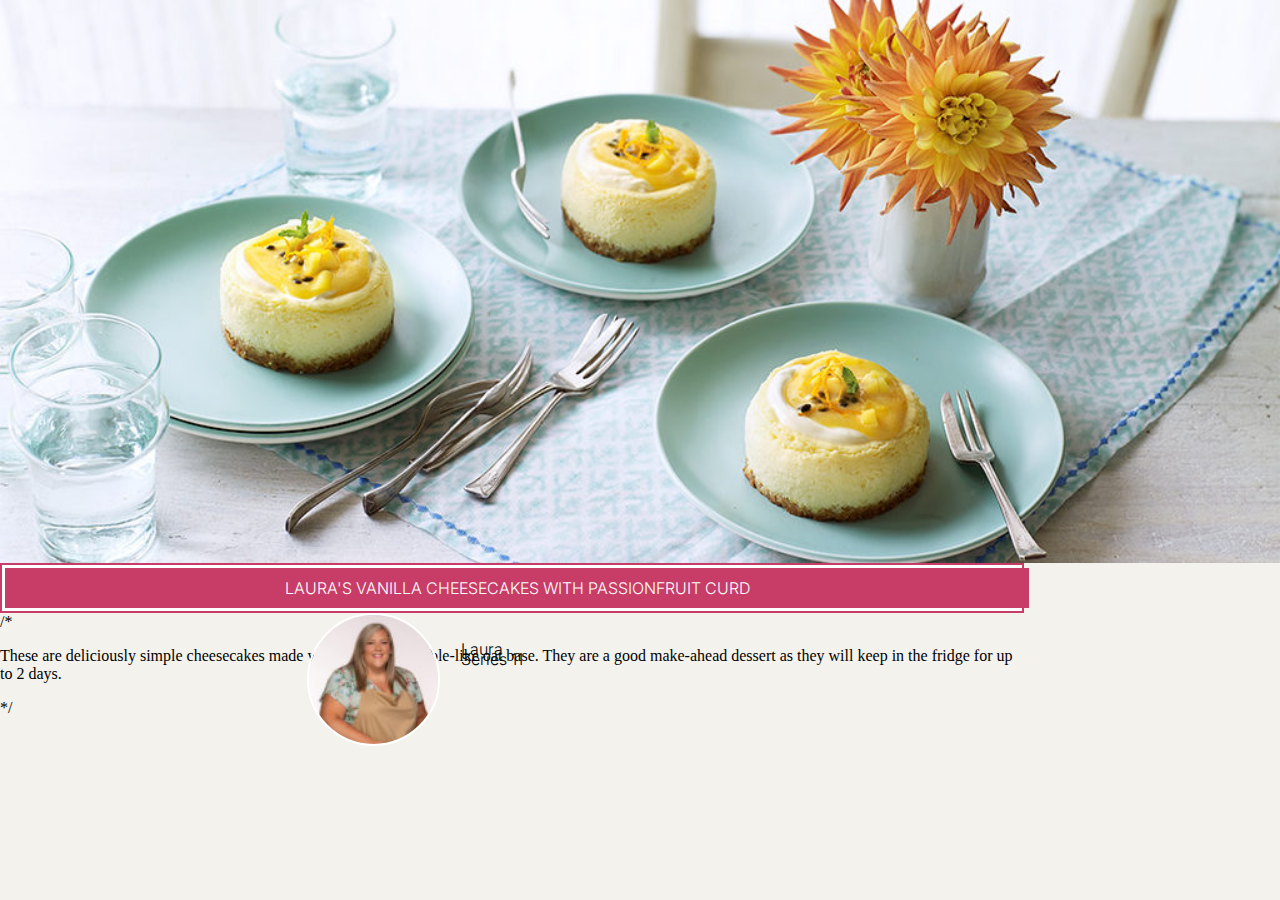
==== recept.html @ 4af9f250 "Add files via upload" ====
<!doctype html>
<html lang="nl">
	
<head>
	<meta charset="UTF-8">
	<meta name="author" content="Nola">
	<meta name="viewport" content="width=device-width, initial-scale=1">
	
	<title>Laura's Vanilla Cheesecakes With Curd</title>
	
	<link href="styles/style.css" rel="stylesheet">
	<script src="scripts/script.js"></script>
	
	<link rel="preconnect" href="https://fonts.gstatic.com">
    <link href="https://fonts.googleapis.com/css2?family=Raleway:wght@100;200;300;400;500&display=swap" rel="stylesheet">

    <link rel="preconnect" href="https://fonts.gstatic.com">
    <link href="https://fonts.googleapis.com/css2?family=Inter:wght@100;200;300;400;500&display=swap" rel="stylesheet">
</head>


<body>
    <header>
        <nav>
            
        </nav>
    </header>
    
    <main class="recepten-page">
        <img src="images/Recept/VanillaCheesecakePassionFruit-1024x450.jpg">
        <div class="page-banner">
            <h1>Laura's vanilla cheesecakes with passionfruit curd</h1>
        </div>
        
        <div class="recipe-introduction">
            <img src="images/Recept/Laura-100x100.jpg">
            <h5>Laura</h5>
            <p>Series 11</p>
            /*<p>These are deliciously simple cheesecakes made with a crispy, crumble-like oat base. They are a good make-ahead dessert as they will keep in the fridge for up to 2 days.</p>*/
        </div>
    </main>
    
    <footer>
        
    </footer>
</body>
---- styles/style.css ----
/* CSS Document */
*, *::after, *::before {
  box-sizing:border-box;  
}

body {
    display: block;
    margin: 0 0;
    max-width: 64em;
    background-color: #f4f2ec;
}

article {
    
}

article img {
    max-width: 100vw;
    margin-bottom: 0;
}

#homepage-featured article h3 {
    display: block;
    margin-top: -0.3em;
    margin-bottom: 1.5em;
    text-align: center;
    padding: 0.5em;
    font-size: 1em;
    font-family: 'Inter', 'Raleway', sans-serif;
    font-weight: 300;
    text-transform: uppercase;
    color: white;
    background: #197b9f;
}


#feautured-recipes header h3{
    display: block;
    padding: 0.7em;
    margin: 0.5em 2.5em;
    text-align: center;
    font-family: 'Inter', 'Raleway', sans-serif;
    font-weight: 300;
    text-transform: uppercase;
    color: white;
    background: #c73d67;
    border: 0.7em solid #c73d67, 0.5em solid blue;
}

.recipes-styling {
    position: relative;
}

.recipes-styling img:first-of-type {
    position: relative;
    display: block;
    margin: auto;
    
}

.recipes-styling img:last-of-type {
  
  position: absolute;
  top: 0.5em;
  right: 4em;
  border: 0.2em solid white;
  border-radius: 50%;
  width: 13%;
}

#feautured-recipes article h3 {
    display: block;
    width: 100vw;
    background-image
}



/*-----------RECEPTEN PAGINA--------------*/

/*-----------BANNER--------------*/

.recepten-page img{
    display:block;
    width: 100vw;
    height: auto;
}

div.page-banner {
    display: block;
    background-color: #fff;
    width: auto;
    padding: 3px;
    border: 2px solid #c73d67;
}

div.page-banner h1 {
    display: block;
    margin: auto;
    padding: 10px;
    width: 80vw;
    background-color: #c73d67;
    color: #fff;
    text-align: center;
    text-transform: uppercase;
    font-family: 'Inter', 'Raleway', sans-serif;
    font-weight: 300; 
    font-size: 1em;
}


/*-----------INTRO--------------*/
div.recipe-introduction {
    position: relative;
}

div.recipe-introduction img {
    position: absolute;
    left: 30%;
    max-width: 13%;
    border-radius: 50%;
    border: 2px solid #fff;
}

div.recipe-introduction h5 {
    position: absolute;
    left: 45%;
    top: 0%;
    font-family: 'Inter', 'Raleway', sans-serif;
    font-weight: 300; 
    font-size: 1em;
}

div.recipe-introduction p:first-of-type {
    position: absolute;
    left: 45%;
    top: 20%;
    font-family: 'Inter', 'Raleway', sans-serif;
    font-weight: 300; 
    font-size: 1em;
}
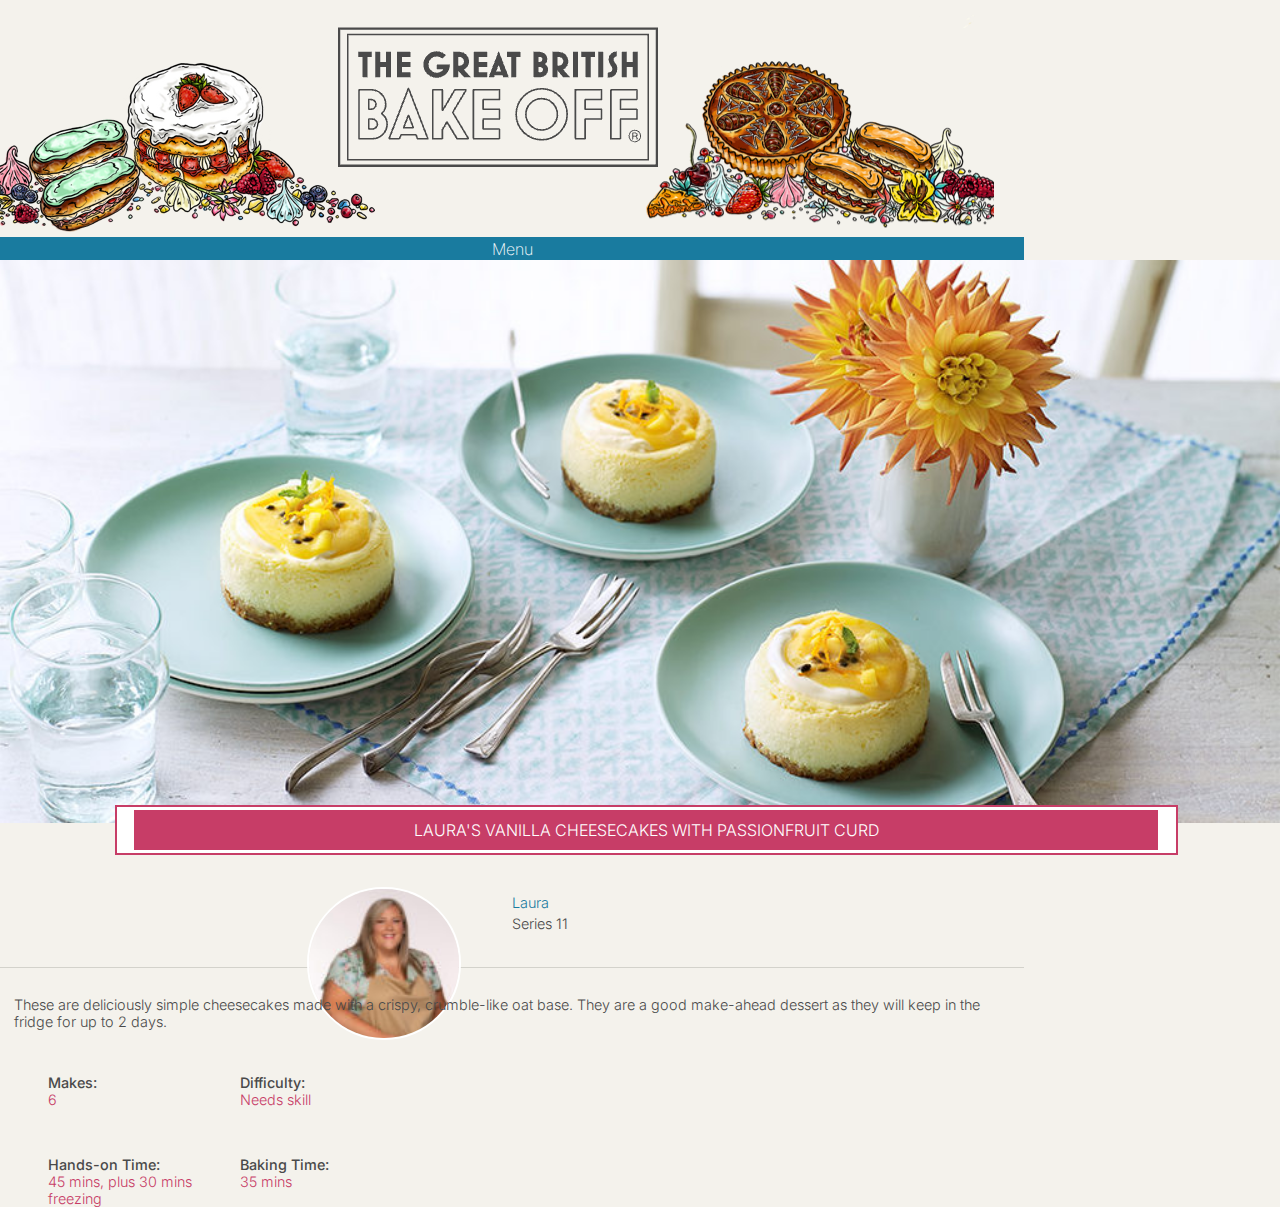
==== commit f581bde0: "Add files via upload" ====
--- a/recept.html
+++ b/recept.html
@@ -1,15 +1,14 @@
-<!doctype html>
 <html lang="nl">
 	
 <head>
 	<meta charset="UTF-8">
-	<meta name="author" content="Nola">
+	<meta name="author" content="jouw naam">
 	<meta name="viewport" content="width=device-width, initial-scale=1">
 	
-	<title>Laura's Vanilla Cheesecakes With Curd</title>
+	<title>The Great British Bake Off</title>
 	
 	<link href="styles/style.css" rel="stylesheet">
-	<script src="scripts/script.js"></script>
+	
 	
 	<link rel="preconnect" href="https://fonts.gstatic.com">
     <link href="https://fonts.googleapis.com/css2?family=Raleway:wght@100;200;300;400;500&display=swap" rel="stylesheet">
@@ -18,26 +17,68 @@
     <link href="https://fonts.googleapis.com/css2?family=Inter:wght@100;200;300;400;500&display=swap" rel="stylesheet">
 </head>
 
-
 <body>
-    <header>
-        <nav>
-            
-        </nav>
-    </header>
+	<header>
+	<img src="images/GBBO/Header_Image_GBBO.png">
+	<button id="nav-button"> Menu </button>
+	<nav id="nav-bar" class="togglenav">
+	    <ul>
+	        <li><a href="#"><img src="images/Icons/Home-Icon.png" alt="Home"></a></li>
+	        <li><a href="#">News</a></li>
+	        <li><a href="#">Recipes</a></li>
+	        <li><a href="#">Your bakes</a></li>
+	        <li><a href="#">The bakers</a></li>
+	        <li><a href="#">Shop</a></li>
+	        <li><a href="#">An extra slice</a></li>
+	        <li><a href="#">About</a></li>
+	        <li><a href="#">Contact us</a></li>
+	        <li><a href="#">Catch up on all 4</a></li>
+	    </ul>
+	    
+	    <ul>
+	        <li><a href='#'><img src='images/Icons/Facebook-Icon.png' alt="Facebook"></a></li>
+	        <li><a href='#'><img src='images/Icons/Twitter-Icon.png' alt="Twitter"></a></li>
+	        <li><a href='#'><img src='images/Icons/Instagram-Icon.png' alt="Instagram"></a></li>
+	        <li><a href='#'><img src='images/Icons/YouTube-Icon.png' alt="YouTube"></a></li>
+	        <li><a href='#'><img src='images/Icons/BakeOffBox-Icon.png' alt="Bake Off Box"></a></li>
+	    </ul>
+	</nav>
+	<script src="scripts/script.js"></script>
+	</header>
     
-    <main class="recepten-page">
+    <main id="recepten-page">
+        <article>
         <img src="images/Recept/VanillaCheesecakePassionFruit-1024x450.jpg">
         <div class="page-banner">
             <h1>Laura's vanilla cheesecakes with passionfruit curd</h1>
         </div>
+        </article>
         
         <div class="recipe-introduction">
             <img src="images/Recept/Laura-100x100.jpg">
             <h5>Laura</h5>
             <p>Series 11</p>
-            /*<p>These are deliciously simple cheesecakes made with a crispy, crumble-like oat base. They are a good make-ahead dessert as they will keep in the fridge for up to 2 days.</p>*/
         </div>
+        
+        <article>
+           <p>These are deliciously simple cheesecakes made with a crispy, crumble-like oat base. They are a good make-ahead dessert as they will keep in the fridge for up to 2 days.</p>
+           <span>
+            <p>Makes:</p>
+            <p>6</p>
+            </span>
+            <span>
+            <p>Difficulty:</p>
+            <p>Needs skill</p>
+            </span>
+            <span>
+            <p>Hands-on Time:</p>
+            <p>45 mins, plus 30 mins freezing</p>
+            </span>
+            <span>
+            <p>Baking Time:</p>
+            <p>35 mins</p>
+            </span>
+        </article>
     </main>
     
     <footer>
--- a/styles/style.css
+++ b/styles/style.css
@@ -10,8 +10,97 @@
     background-color: #f4f2ec;
 }
 
-article {
+/*------- Header en Nav ------*/
+
+header img {
+    max-width: 100vw;
+    margin: 0;
+}
+
+button {
+    background-color: #197b9f;
+    border: none;
+    color: white;
+    text-align: center;
+    text-decoration: none;
+    display: inline-block;
+    font-family: 'Inter', 'Raleway', sans-serif;
+    font-weight: 200;
+    font-size: 1em;
+    min-width: 100%;
+    padding: 0.1em;
+}
+
+/*---- voor animatie nav ----*/
+
+header nav {
+    background: #166988;
+}
+
+nav.togglenav {
+    display: none;
+}
+
+/*------ Nav styling ----*/
+
+header nav ul {
+    text-align: center;
+    list-style: none;
+    margin-top: 0;
+}
+
+header nav a{
+    box-sizing: border-box;
+    align-content: center;
     
+    font-family: 'Inter', 'Raleway', sans-serif;
+    font-weight: 200;
+    line-height: 2.8em;
+    text-transform: uppercase;
+    color: white;
+    font-size: 0.9em;
+    text-decoration: none;
+}
+
+header nav a:focus {
+    color: white;
+    text-decoration: underline;
+    background-color: #197b9f;
+}
+
+header nav a:hover {
+    color: white;
+    text-decoration: underline;
+    background-color: #197b9f;
+}
+
+header nav a img {
+    max-width: 10%;
+    margin-top: 0.5em;
+    margin-bottom: -0.5em;
+}
+
+header nav li:last-of-type a{
+    line-height: 6em;
+}
+
+header nav ul:last-of-type {
+    margin-top: -0.5em;
+}
+
+header nav ul:last-of-type li{
+    display: inline;
+}
+
+/*------ Feautured Articles ------*/
+
+article a {
+    text-decoration: none;
+}
+
+article a:hover {
+    text-decoration: underline;
+    color: white;
 }
 
 article img {
@@ -19,59 +108,97 @@
     margin-bottom: 0;
 }
 
-#homepage-featured article h3 {
-    display: block;
-    margin-top: -0.3em;
+.homepage-featured article h3 {
+    display: block;
+    margin-top: -0.4em;
     margin-bottom: 1.5em;
     text-align: center;
-    padding: 0.5em;
+    padding: 0.6em;
+    font-size: 1.1em;
+    font-family: 'Inter', 'Raleway', sans-serif;
+    font-weight: 300;
+    text-transform: uppercase;
+    color: white;
+    background: #197b9f;
+}
+
+/*------ Feautured Recipes ------*/
+
+.feautured-recipes header {
+    margin: auto;
+    margin-bottom: 2em;
+    max-width: 80vw;
+    background-color: white;
+    border: #c73d67 2px solid;
+    padding: 3px;
+}
+
+.feautured-recipes header h3{
+    display: block;
+    padding: 0.7em;
+    margin: 0;
+    text-align: center;
+    font-family: 'Inter', 'Raleway', sans-serif;
+    font-weight: 300;
     font-size: 1em;
-    font-family: 'Inter', 'Raleway', sans-serif;
-    font-weight: 300;
-    text-transform: uppercase;
-    color: white;
-    background: #197b9f;
-}
-
-
-#feautured-recipes header h3{
-    display: block;
-    padding: 0.7em;
-    margin: 0.5em 2.5em;
-    text-align: center;
-    font-family: 'Inter', 'Raleway', sans-serif;
-    font-weight: 300;
     text-transform: uppercase;
     color: white;
     background: #c73d67;
-    border: 0.7em solid #c73d67, 0.5em solid blue;
-}
-
-.recipes-styling {
-    position: relative;
-}
-
-.recipes-styling img:first-of-type {
-    position: relative;
-    display: block;
+}
+
+
+
+/*------ Articles slider ------*/
+
+.article-container {
+    display: block;
+    box-sizing: border-box;
+    align-content: center;
+    
     margin: auto;
+    overflow: hidden;
+    max-width: 23em;
+    max-height: 23em;
     
-}
+    position: relative;
+}
+
+
+.recipes-styling img:first-of-type:hover {
+    transform: scale(1.10);
+    transition: 0.5s;
+}
+
 
 .recipes-styling img:last-of-type {
-  
   position: absolute;
   top: 0.5em;
-  right: 4em;
+  right: 0.5em;
   border: 0.2em solid white;
   border-radius: 50%;
-  width: 13%;
-}
-
-#feautured-recipes article h3 {
-    display: block;
-    width: 100vw;
-    background-image
+  width: 4em;
+}
+
+.recipes-styling div:nth-of-type(2) {
+    position: relative;
+    left: 5.4em;
+    bottom: 3em;
+    max-width: 20em;
+}
+
+.recipes-styling h3 {
+    align-content: center;
+    margin: 0;
+    padding: 1em 0 2em 0;
+    max-width: 23em;
+    
+    background: white;
+    color: #197b9f;
+    text-align: center;
+    font-family: 'Inter', 'Raleway', sans-serif;
+    font-weight: 300;
+    font-size: 0.9em;
+    text-transform: uppercase;
 }
 
 
@@ -79,19 +206,24 @@
 /*-----------RECEPTEN PAGINA--------------*/
 
 /*-----------BANNER--------------*/
-
-.recepten-page img{
+#recepten-page article {
+    position: relative;
+}
+
+#recepten-page img{
     display:block;
     width: 100vw;
     height: auto;
 }
 
 div.page-banner {
-    display: block;
+    position: absolute;
+    left: 9vw;
+    bottom: -2em;
     background-color: #fff;
-    width: auto;
     padding: 3px;
     border: 2px solid #c73d67;
+    width: 83vw;
 }
 
 div.page-banner h1 {
@@ -110,32 +242,91 @@
 
 
 /*-----------INTRO--------------*/
+
 div.recipe-introduction {
-    position: relative;
+    margin-top: 4em;
+    position: relative;
+    padding-bottom: 5em;
+    border-bottom: 1px solid #d3d2cb;
 }
 
 div.recipe-introduction img {
     position: absolute;
     left: 30%;
-    max-width: 13%;
+    max-width: 15%;
     border-radius: 50%;
     border: 2px solid #fff;
 }
 
 div.recipe-introduction h5 {
     position: absolute;
-    left: 45%;
-    top: 0%;
-    font-family: 'Inter', 'Raleway', sans-serif;
-    font-weight: 300; 
-    font-size: 1em;
-}
-
-div.recipe-introduction p:first-of-type {
-    position: absolute;
-    left: 45%;
-    top: 20%;
-    font-family: 'Inter', 'Raleway', sans-serif;
-    font-weight: 300; 
-    font-size: 1em;
+    left: 50%;
+    top: 0.5em;
+    margin: 0;
+    font-family: 'Inter', 'Raleway', sans-serif;
+    font-weight: 300; 
+    font-size: 0.9em;
+    color: #197b9f;
+}
+
+div.recipe-introduction p {
+    position: absolute;
+    left: 50%;
+    top: 2em;
+    margin: 0;
+    font-family: 'Inter', 'Raleway', sans-serif;
+    font-weight: 300; 
+    font-size: 0.9em;
+    color: #4a4a4a;
+}
+
+#recepten-page article {
+    position: relative;
+}
+
+#recepten-page article p:first-of-type {
+    font-family: 'Inter', 'Raleway', sans-serif;
+    font-weight: 300; 
+    font-size: 0.9em;
+    color: #4a4a4a;
+    margin: 2em 1em 3em 1em;
+}
+
+#recepten-page article span p:first-of-type{
+    margin: 0;
+    font-family: 'Inter', 'Raleway', sans-serif;
+    font-weight: 500; 
+    font-size: 0.9em;
+    color: #4a4a4a;
+}
+
+#recepten-page article span p:nth-of-type(2){
+    margin: 0;
+    font-family: 'Inter', 'Raleway', sans-serif;
+    font-weight: 300; 
+    font-size: 0.9em;
+    color: #c73d67;
+}
+
+#recepten-page article span:first-of-type {
+    position: absolute;
+    left: 3em;
+}
+
+#recepten-page article span:nth-of-type(2) {
+    position: absolute;
+    left: 15em;
+}
+
+#recepten-page article span:nth-of-type(3) {
+    position: absolute;
+    left: 3em;
+    top: 10em;
+    max-width: 10em;
+}
+
+#recepten-page article span:nth-of-type(4) {
+    position: absolute;
+    left: 15em;
+    top: 10em;
 }